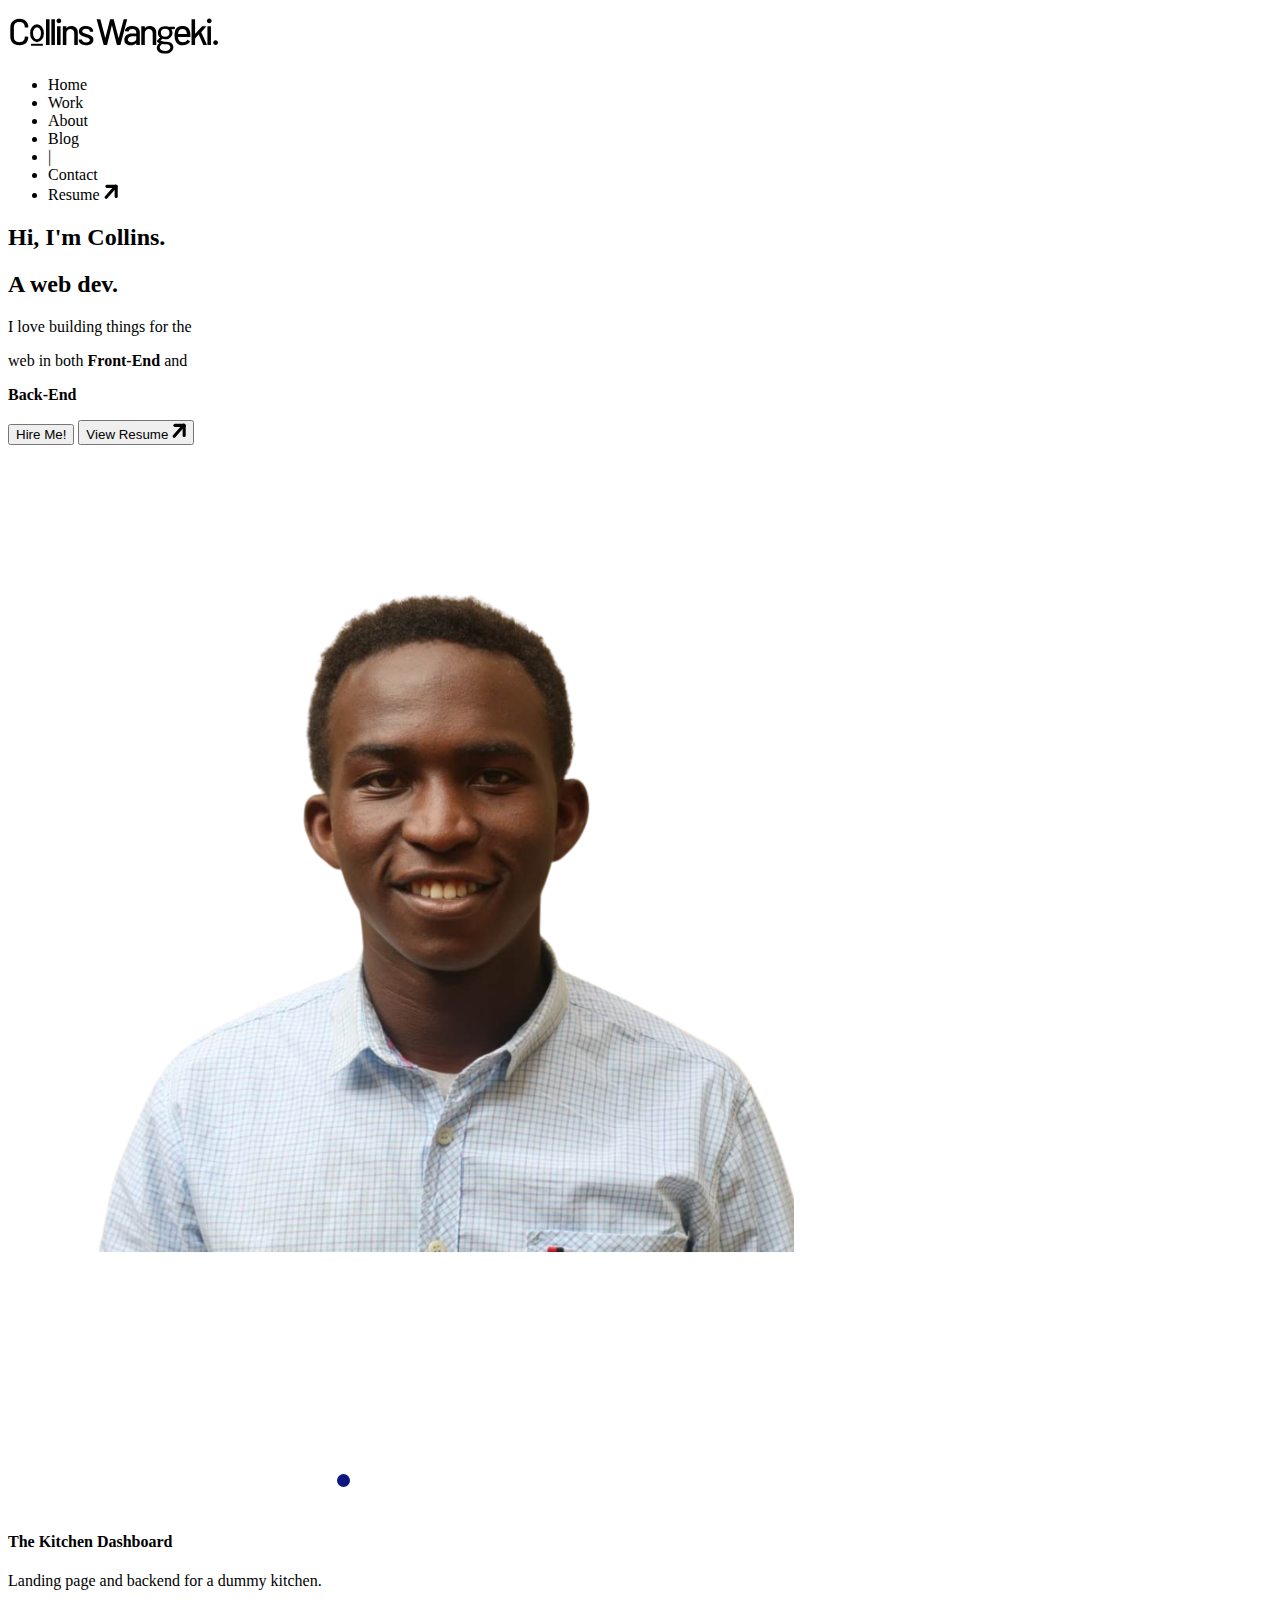
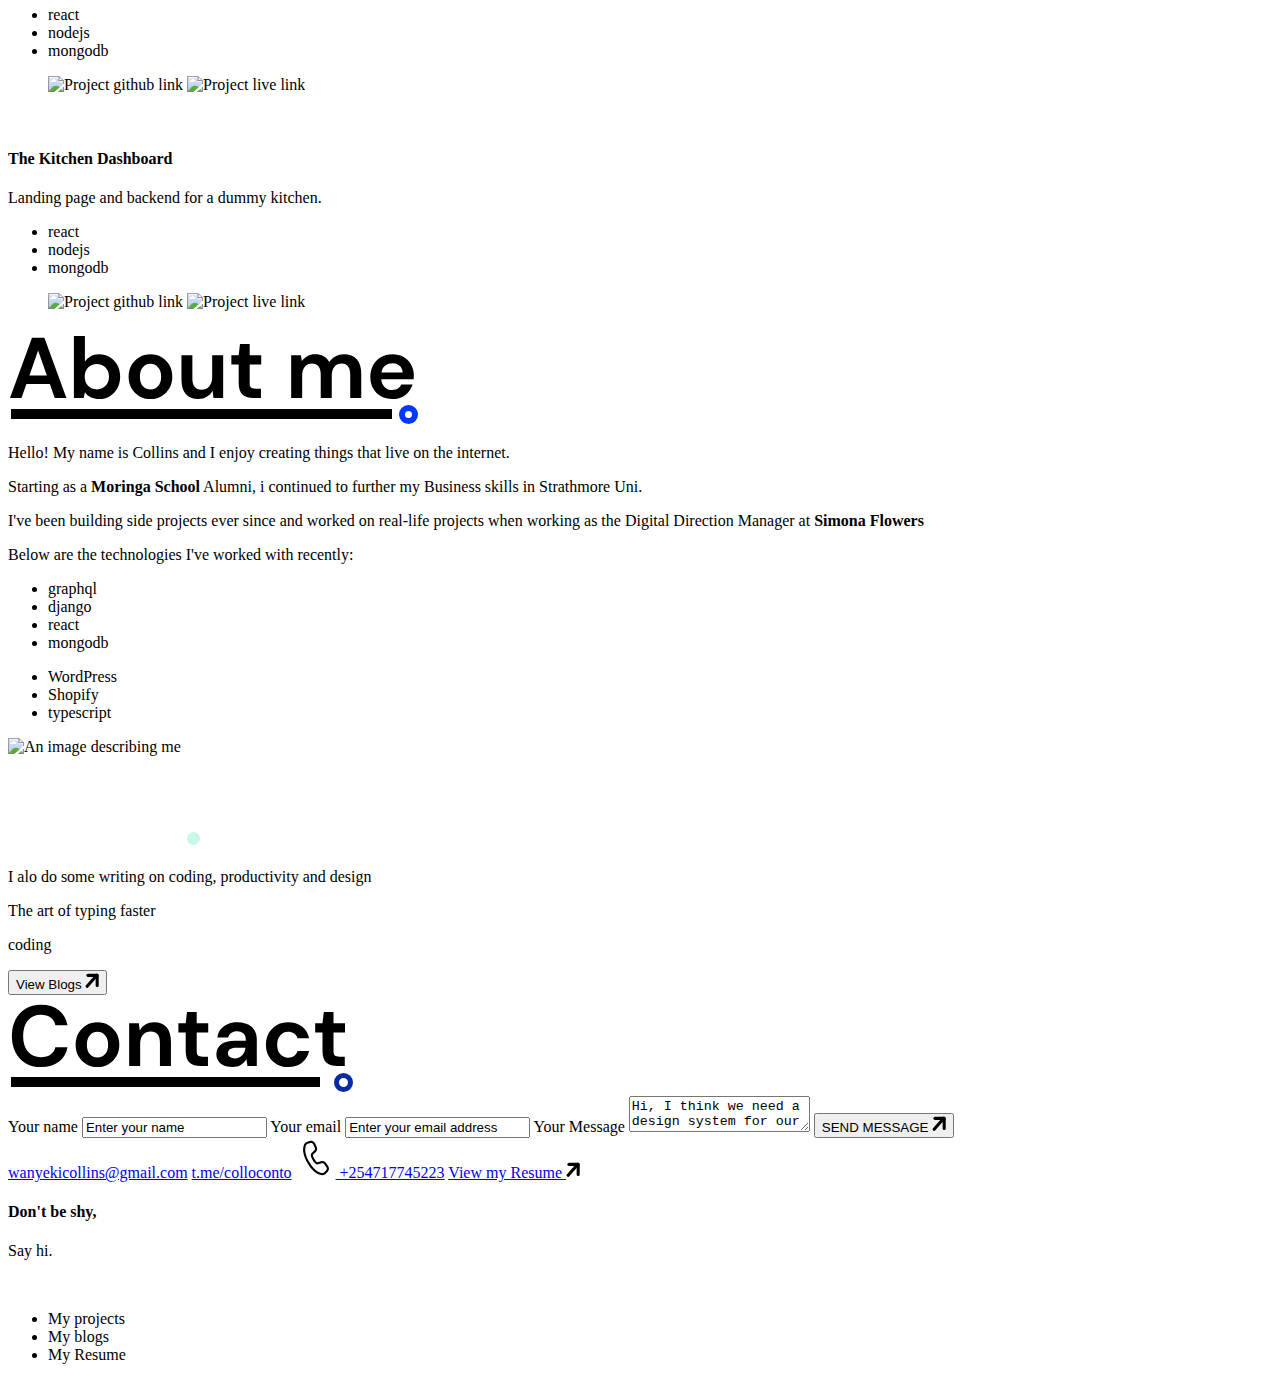
==== index.html @ 78da462f "HTML code structure" ====
<!DOCTYPE html>
<html lang="en">
<head>
    <meta charset="UTF-8">
    <meta http-equiv="X-UA-Compatible" content="IE=edge">
    <meta name="viewport" content="width=device-width, initial-scale=1.0">
    <link rel="stylesheet" href="css/styles.css">
    <title>Home | Portfolio</title>
</head>
<body>
    <nav>
        <div class="logo">
            <img src="images/conto-name-logo.svg" alt="">
        </div>
        <ul>
            <li>Home</li>
            <li>Work</li>
            <li>About</li>
            <li>Blog</li>
            <li>|</li>
            <li id="contact-nav-btn">Contact</li>
            <li id="resume-nav-btn">Resume <img src="images/diagonal-arrow.svg" alt=""> </li>
        </ul>
    </nav>

    <header class="home-page-header">
        <div class="left">
            <div class="top">
                <h2>Hi, I'm Collins.</h2>
                <h2>A web dev.</h2>
            </div>
            <div class="bottom">
                <div class="text">
                    <p>I love building things for the</p>
                    <p>web in both <strong>Front-End</strong> and</p>
                    <p><strong>Back-End</strong></p>
                </div>
                <div class="buttons">
                    <button id="hire-me-btn">Hire Me!</button>
                    <button id="hire-me-btn">View Resume <img src="images/diagonal-arrow.svg" alt=""> </button>
                </div>
            </div>
        </div>

        <div class="right">
            <img src="images/collins-header-image.svg" alt="">
        </div>
    </header>

    <section class="projects">
        <img src="images/projects-section-name.svg" alt="">
        <div class="project-area">
            <div class="project-left">
                <img src="" alt="">
                <div class="project-text">
                    <h4 class="project-name">The Kitchen Dashboard</h4>
                    <p class="project-short-description">Landing page and backend for a dummy kitchen.</p>
                    <ul class="project-code-stack">
                        <li>react</li>
                        <li>nodejs</li>
                        <li>mongodb</li>
                    </ul>
                    <ul class="project-links">
                        <img src="" alt="Project github link">
                        <img src="" alt="Project live link">
                    </ul>
                </div>
            </div>

            <div class="project-right">
                <img src="" alt="">
                <div class="project-text">
                    <h4 class="project-name">The Kitchen Dashboard</h4>
                    <p class="project-short-description">Landing page and backend for a dummy kitchen.</p>
                    <ul class="project-code-stack">
                        <li>react</li>
                        <li>nodejs</li>
                        <li>mongodb</li>
                    </ul>
                    <ul class="project-links">
                        <img src="" alt="Project github link">
                        <img src="" alt="Project live link">
                    </ul>
                </div>
            </div>
        </div>
    </section>

    <section class="about-me">
        <img src="images/about-me-section-name.svg" alt="">

        <div class="about-area">
            <div class="left">
                <p class="about-me-text">Hello! My name is Collins and I enjoy creating things that live on the internet.</p>
                <p class="about-me-text">Starting as a <strong>Moringa School</strong> Alumni, i continued to further my Business skills in Strathmore Uni.</p>
                <p class="about-me-text">I've been building side projects ever since and worked on real-life projects when working as the Digital Direction Manager at <strong>Simona Flowers</strong> </p>
                <p class="about-me-text">Below are the technologies I've worked with recently: </p>
                <ul>
                    <li>graphql</li>
                    <li>django</li>
                    <li>react</li>
                    <li>mongodb</li>
                </ul>
                <ul>
                    <li>WordPress</li>
                    <li>Shopify</li>
                    <li>typescript</li>
                </ul>
            </div>
            <div class="right">
                <img src="" alt="An image describing me">
            </div>
        </div>
    </section>

    <section class="my-blogs">
        <img src="images/blogs-section-name.svg" alt="">

        <p id="blog-description">I alo do some writing on coding, productivity and design</p>

        <div class="blog-cards-area">
            <div class="card">
                <p class="card-title">The art of typing faster</p>
                <p class="card-category">coding</p>
            </div>
        </div>

        <button id="view-blogs-btn">View Blogs <img src="images/diagonal-arrow.svg" alt=""> </button>
    </section>

    <section class="contact">
        <img src="images/contact-section-name.svg" alt="">

        <div class="left">
            <form action="">
                <label for="name">Your name</label>
                <input type="text" value="Enter your name">

                <label for="name">Your email</label>
                <input type="text" value="Enter your email address">

                <label for="name">Your Message</label>
                <textarea type="text" value="Enter your name">Hi, I think we need a design system for our products at Company X. How soon can you hop on to discuss this?</textarea>
            
                <button id="send-message-button">SEND MESSAGE <img src="images/diagonal-arrow.svg" alt=""></button>
            </form>
        </div>

        <div class="right">
            <a href="mailto:wanyekicollins@gmail.com" id="email-link">wanyekicollins@gmail.com</a>
            <a href="t.me/colloconto" id="telegram-link">t.me/colloconto</a>
            <a href="tel:254717745223" id="phone-number-link"><img src="images/call-icon.svg" alt=""> +254717745223</a>
            <a href="https://portfolio.collinswanyeki.me/resume.pdf" id="resume-link">View my Resume <img src="images/diagonal-arrow.svg" alt=""></a>
        </div>
    </section>

    <footer>
        <div class="left">
            <h4 id="footer-head">Don't be shy,</h4>
            <div class="left-bottom">
                <p>Say hi.</p>
                <img src="images/linkedin.svg" alt="">
                <img src="images/instagram.svg" alt="">
                <img src="images/github.svg" alt="">
            </div>
        </div>

        <div class="right">
            <ul>
                <li>My projects</li>
                <li>My blogs</li>
                <li>My Resume</li>
            </ul>
        </div>
    </footer>
</body>
</html>
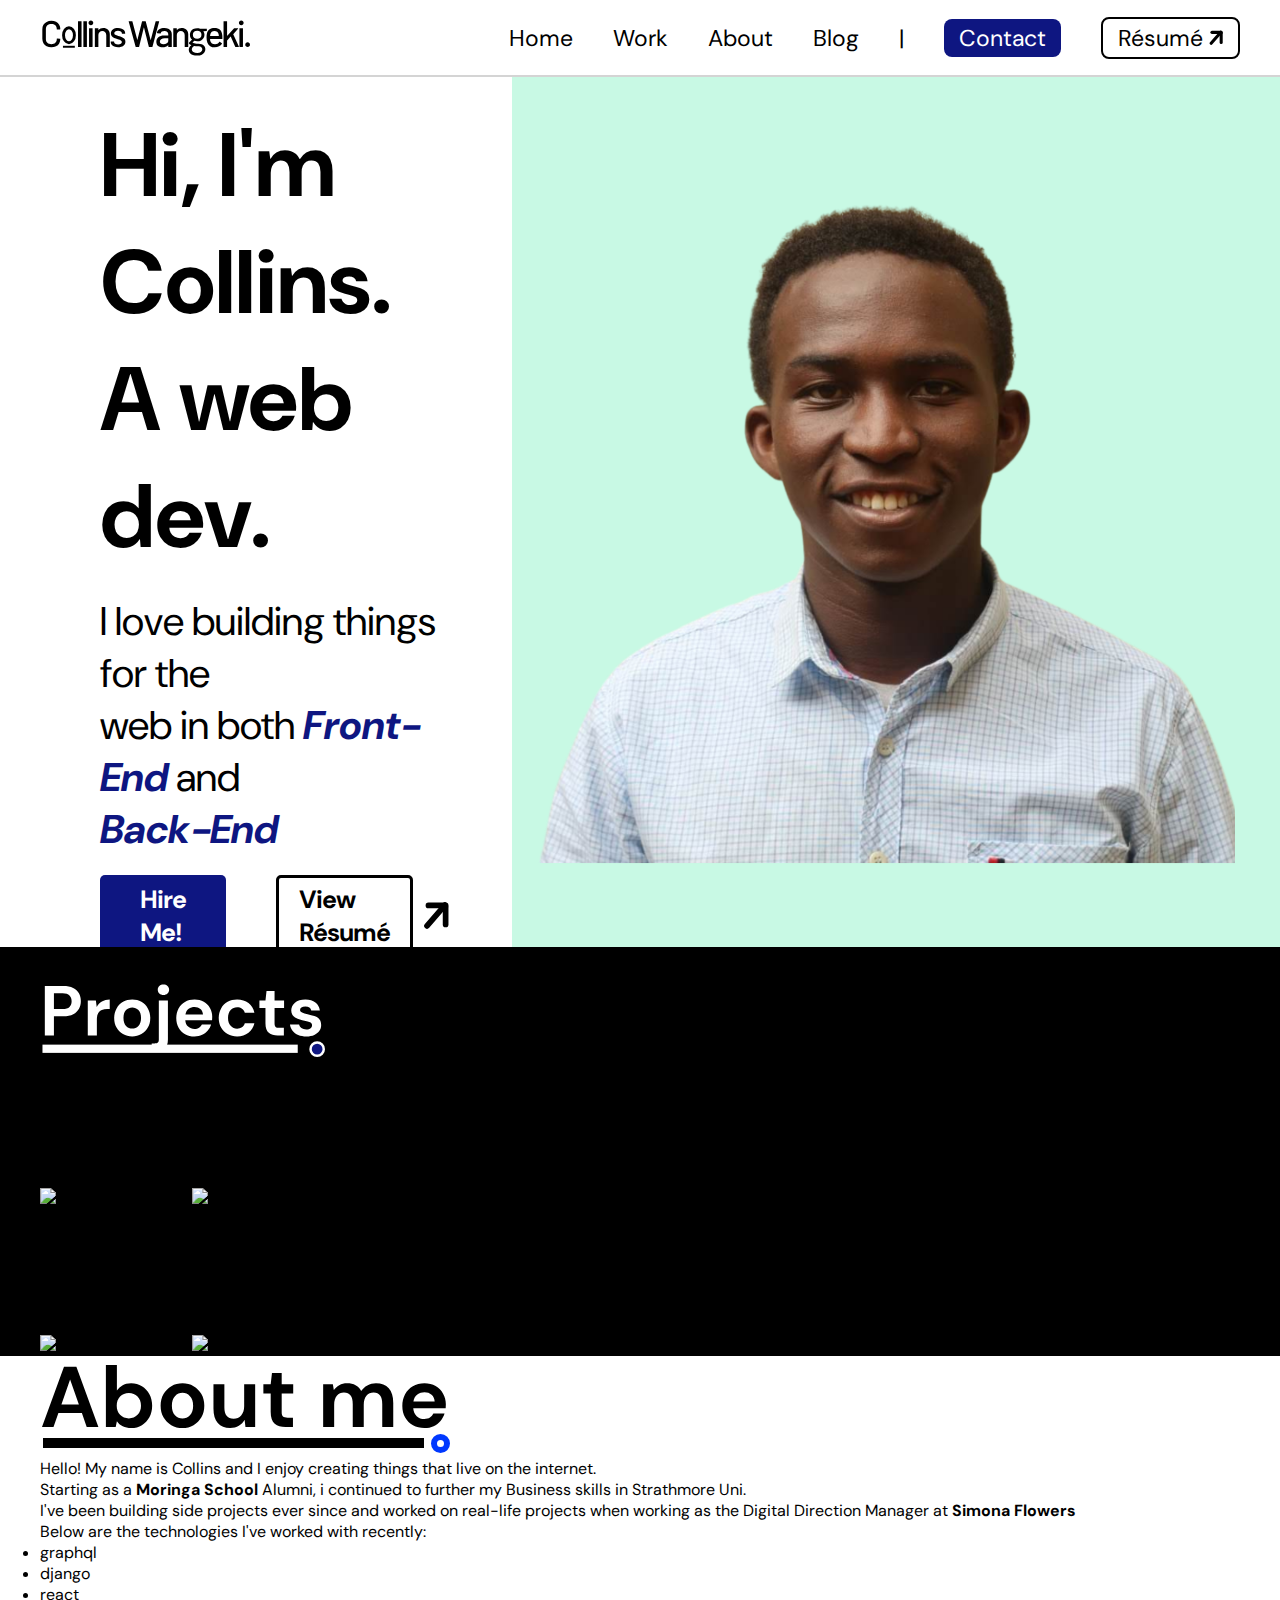
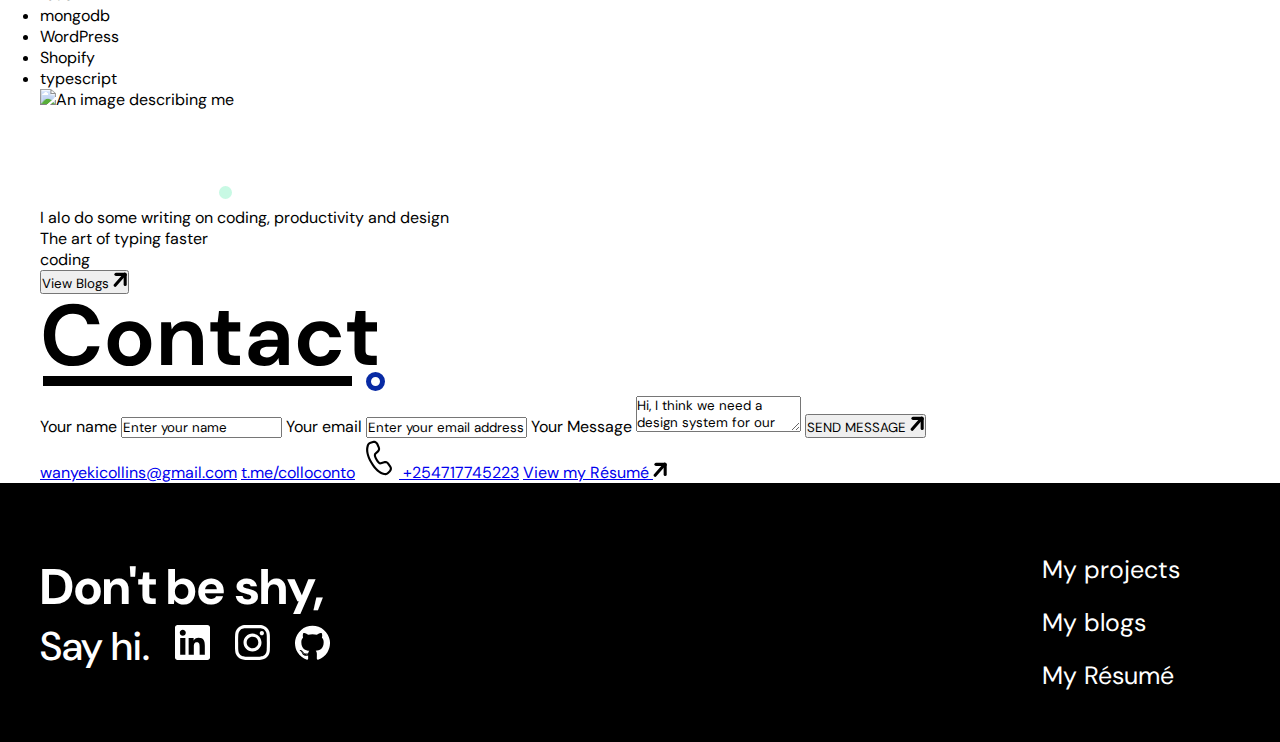
==== commit 4f31f4dd: "Style nav and header plus container" ====
--- a/index.html
+++ b/index.html
@@ -4,24 +4,26 @@
     <meta charset="UTF-8">
     <meta http-equiv="X-UA-Compatible" content="IE=edge">
     <meta name="viewport" content="width=device-width, initial-scale=1.0">
-    <link rel="stylesheet" href="css/styles.css">
+    <link rel="stylesheet" href="assets/css/home.css">
+    <link rel="stylesheet" href="assets/css/reusable.css">
     <title>Home | Portfolio</title>
 </head>
 <body>
     <nav>
         <div class="logo">
-            <img src="images/conto-name-logo.svg" alt="">
+            <img src="assets/images/conto-name-logo.svg" alt="">
         </div>
         <ul>
-            <li>Home</li>
-            <li>Work</li>
-            <li>About</li>
-            <li>Blog</li>
+            <li class="nav-underline-animation"> <a href="">Home</a></li>
+            <li class="nav-underline-animation"> <a href="">Work</a></li>
+            <li class="nav-underline-animation"> <a href="">About</a></li>
+            <li class="nav-underline-animation"> <a href="">Blog</a></li>
             <li>|</li>
             <li id="contact-nav-btn">Contact</li>
-            <li id="resume-nav-btn">Resume <img src="images/diagonal-arrow.svg" alt=""> </li>
+            <li id="resume-nav-btn">Résumé <img src="assets/images/diagonal-arrow.svg" alt=""> </li>
         </ul>
     </nav>
+    <hr id="below-nav">
 
     <header class="home-page-header">
         <div class="left">
@@ -36,19 +38,21 @@
                     <p><strong>Back-End</strong></p>
                 </div>
                 <div class="buttons">
-                    <button id="hire-me-btn">Hire Me!</button>
-                    <button id="hire-me-btn">View Resume <img src="images/diagonal-arrow.svg" alt=""> </button>
+                    <a href="" id="hire-me-btn">Hire Me!</a>
+                    <a href="" id="view-resume-btn">View Résumé</a>
+                    <img src="assets/images/diagonal-arrow.svg" alt="">
                 </div>
             </div>
         </div>
-
+        
         <div class="right">
-            <img src="images/collins-header-image.svg" alt="">
+            <img src="assets/images/collins-header-image.svg" alt="">
         </div>
     </header>
 
     <section class="projects">
-        <img src="images/projects-section-name.svg" alt="">
+        <div class="container">
+        <img src="assets/images/projects-section-name.svg" alt="" id="page-name">
         <div class="project-area">
             <div class="project-left">
                 <img src="" alt="">
@@ -84,10 +88,12 @@
                 </div>
             </div>
         </div>
+    </div>
     </section>
 
     <section class="about-me">
-        <img src="images/about-me-section-name.svg" alt="">
+        <div class="container">
+        <img src="assets/images/about-me-section-name.svg" alt="">
 
         <div class="about-area">
             <div class="left">
@@ -111,10 +117,12 @@
                 <img src="" alt="An image describing me">
             </div>
         </div>
+    </div>
     </section>
 
     <section class="my-blogs">
-        <img src="images/blogs-section-name.svg" alt="">
+        <div class="container">
+        <img src="assets/images/blogs-section-name.svg" alt="">
 
         <p id="blog-description">I alo do some writing on coding, productivity and design</p>
 
@@ -125,11 +133,13 @@
             </div>
         </div>
 
-        <button id="view-blogs-btn">View Blogs <img src="images/diagonal-arrow.svg" alt=""> </button>
+        <button id="view-blogs-btn">View Blogs <img src="assets/images/diagonal-arrow.svg" alt=""> </button>
+    </div>
     </section>
 
     <section class="contact">
-        <img src="images/contact-section-name.svg" alt="">
+        <div class="container">
+        <img src="assets/images/contact-section-name.svg" alt="">
 
         <div class="left">
             <form action="">
@@ -142,16 +152,17 @@
                 <label for="name">Your Message</label>
                 <textarea type="text" value="Enter your name">Hi, I think we need a design system for our products at Company X. How soon can you hop on to discuss this?</textarea>
             
-                <button id="send-message-button">SEND MESSAGE <img src="images/diagonal-arrow.svg" alt=""></button>
+                <button id="send-message-button">SEND MESSAGE <img src="assets/images/diagonal-arrow.svg" alt=""></button>
             </form>
         </div>
 
         <div class="right">
             <a href="mailto:wanyekicollins@gmail.com" id="email-link">wanyekicollins@gmail.com</a>
             <a href="t.me/colloconto" id="telegram-link">t.me/colloconto</a>
-            <a href="tel:254717745223" id="phone-number-link"><img src="images/call-icon.svg" alt=""> +254717745223</a>
-            <a href="https://portfolio.collinswanyeki.me/resume.pdf" id="resume-link">View my Resume <img src="images/diagonal-arrow.svg" alt=""></a>
+            <a href="tel:254717745223" id="phone-number-link"><img src="assets/images/call-icon.svg" alt=""> +254717745223</a>
+            <a href="https://portfolio.collinswanyeki.me/resume.pdf" id="resume-link">View my Résumé <img src="assets/images/diagonal-arrow.svg" alt=""></a>
         </div>
+    </div>
     </section>
 
     <footer>
@@ -159,17 +170,17 @@
             <h4 id="footer-head">Don't be shy,</h4>
             <div class="left-bottom">
                 <p>Say hi.</p>
-                <img src="images/linkedin.svg" alt="">
-                <img src="images/instagram.svg" alt="">
-                <img src="images/github.svg" alt="">
+                <a href="https://instagram.com/collo_conto" target="_blank"><img src="assets/images/linkedin.svg" alt=""></a>
+                <a href="https://instagram.com/collo.conto" target="_blank"><img src="assets/images/instagram.svg" alt=""></a>
+                <a href="https://instagram.com/collo.conto" target="_blank"><img src="assets/images/github.svg" alt=""></a>
             </div>
         </div>
 
         <div class="right">
             <ul>
-                <li>My projects</li>
-                <li>My blogs</li>
-                <li>My Resume</li>
+                <li><a href="" class="hover-underline-animation">My projects</a></li>
+                <li><a href="" class="hover-underline-animation">My blogs</a></li>
+                <li><a href="" class="hover-underline-animation">My Résumé</a></li>
             </ul>
         </div>
     </footer>
--- a/assets/css/home.css
+++ b/assets/css/home.css
@@ -0,0 +1,83 @@
+.home-page-header{
+    background: linear-gradient(-90deg, #C8F9E4 60%, rgba(0, 0, 0, 0) 60%);
+    display: flex;
+    align-items: center;
+    justify-content: space-evenly;
+    padding-top: 30px;
+}
+
+.home-page-header .left{
+    margin-left: 100px;
+}
+
+.home-page-header .left .top h2{
+    font-size: 90px;
+    font-weight: bold 700;
+}
+
+.home-page-header .left .bottom .text{
+    font-size: 40px;
+    padding-top: 20px;
+}
+
+.home-page-header .left .bottom .text strong{
+    font-style: italic;
+    color: #0E1681;
+}
+
+.home-page-header .left .bottom .buttons{
+    font-size: 25px;
+    padding-top: 20px;
+    font-weight: 700;
+    display: flex;
+    align-items: center;
+}
+
+.home-page-header .left .bottom .buttons a{
+    text-decoration: none;
+    letter-spacing: -1px;
+}
+
+.home-page-header .left .bottom .buttons #hire-me-btn{
+    background-color: #0E1681;
+    color: white;
+    padding: 8px 40px 8px 40px;
+    border-radius: 5px;
+}
+
+.home-page-header .left .bottom .buttons #view-resume-btn{
+    color: #000000;
+    padding: 5px 20px 5px 20px;
+    border: 3px solid #000000;
+    border-radius: 5px;
+    margin-left: 50px;
+}
+
+.home-page-header .left .bottom .buttons img{
+    height: 30px;
+    margin-left: 10px;
+}
+
+.home-page-header .right img{
+    margin-right: 100px;
+    z-index: -100;
+}
+
+.projects{
+    background-color: #000000;
+    margin-top: -10px;
+    z-index: 100;
+}
+
+.projects #page-name{
+    margin-top: 30px;
+    height: 80px;
+}
+
+.projects 
+
+.about-me{}
+
+.my-blogs{}
+
+.contacts{}--- a/assets/css/reusable.css
+++ b/assets/css/reusable.css
@@ -0,0 +1,154 @@
+@import url('https://fonts.googleapis.com/css2?family=Barlow:ital,wght@0,100;0,200;0,300;0,400;0,500;0,600;0,700;0,800;0,900;1,100;1,200;1,300;1,400;1,500;1,600;1,700;1,800;1,900&family=DM+Sans:ital,wght@0,400;0,500;0,700;1,400;1,500;1,700&family=Inter:wght@100;200;300;400;500;600;700;800;900&display=swap');
+
+*{
+    margin: 0;
+    padding: 0;
+    font-family: 'DM Sans', sans-serif;
+}
+
+body{
+    /* max-width: 2000px; */
+    display: flex;
+    flex-direction: column;
+    /* align-items: center; */
+}
+
+.container{
+    margin-left: 40px;
+    margin-right: 40px;
+}
+
+nav{
+    margin: 10px 40px 0 40px;
+    display: flex;
+    justify-content: space-between;
+    align-items: center;
+    font-size: 23px;
+    font-family: 'DM Sans', sans-serif;
+}
+
+#below-nav{
+    border: .01px solid #D4D4D4;
+    margin-top: 10px;
+}
+
+nav ul{
+    display: flex;
+    justify-content: center;
+    align-items: center;
+    list-style: none;
+}
+
+nav ul li{
+    margin-left: 40px;
+}
+
+nav ul li a{
+    text-decoration: none;
+    color: black;
+}
+
+.nav-underline-animation {
+    display: inline-block;
+    position: relative;
+    color: #0E1681;
+}
+
+.nav-underline-animation::after {
+content: '';
+position: absolute;
+width: 100%;
+transform: scaleX(0);
+height: 2px;
+bottom: 0;
+left: 0;
+background-color: #0E1681;
+transform-origin: bottom right;
+transition: transform 0.25s ease-out;
+}
+
+.nav-underline-animation:hover::after {
+transform: scaleX(1);
+transform-origin: bottom left;
+}
+
+nav #contact-nav-btn{
+    background-color: #0E1681;
+    color: #FFFFFF;
+    padding: 4px 15px 4px 15px;
+    border-radius: 8px;
+}
+
+nav #resume-nav-btn{
+    padding: 4px 15px 4px 15px;
+    border: 2px solid #000000;
+    border-radius: 8px;
+}
+
+footer{
+    background-color: #000000;
+    color: #FFFFFF;
+    padding: 50px 100px 50px 40px;
+    display: flex;
+    justify-content: space-between;
+    align-items: center;
+}
+
+footer .left #footer-head{
+    font-size: 50px;
+}
+
+footer .left .left-bottom{
+    display: flex;
+    align-items: center;
+    font-size: 40px;
+    font-weight: 500;
+}
+
+footer img{
+    padding-left: 25px;
+    height: 35px;
+}
+
+footer .right ul{
+    list-style: none;    
+    font-size: 25px;
+}
+
+footer .right ul a{
+    text-decoration: none;
+    color: #FFFFFF;
+}
+
+footer .right ul a:hover{
+    color: #C8F9E4;
+    text-decoration: underline;
+}
+
+.hover-underline-animation {
+    display: inline-block;
+    position: relative;
+    color: #C8F9E4;
+}
+
+.hover-underline-animation::after {
+content: '';
+position: absolute;
+width: 100%;
+transform: scaleX(0);
+height: 2px;
+bottom: 0;
+left: 0;
+background-color: #C8F9E4;
+transform-origin: bottom right;
+transition: transform 0.25s ease-out;
+}
+
+.hover-underline-animation:hover::after {
+transform: scaleX(1);
+transform-origin: bottom left;
+}
+
+footer .right ul li{
+    padding-top: 20px;
+}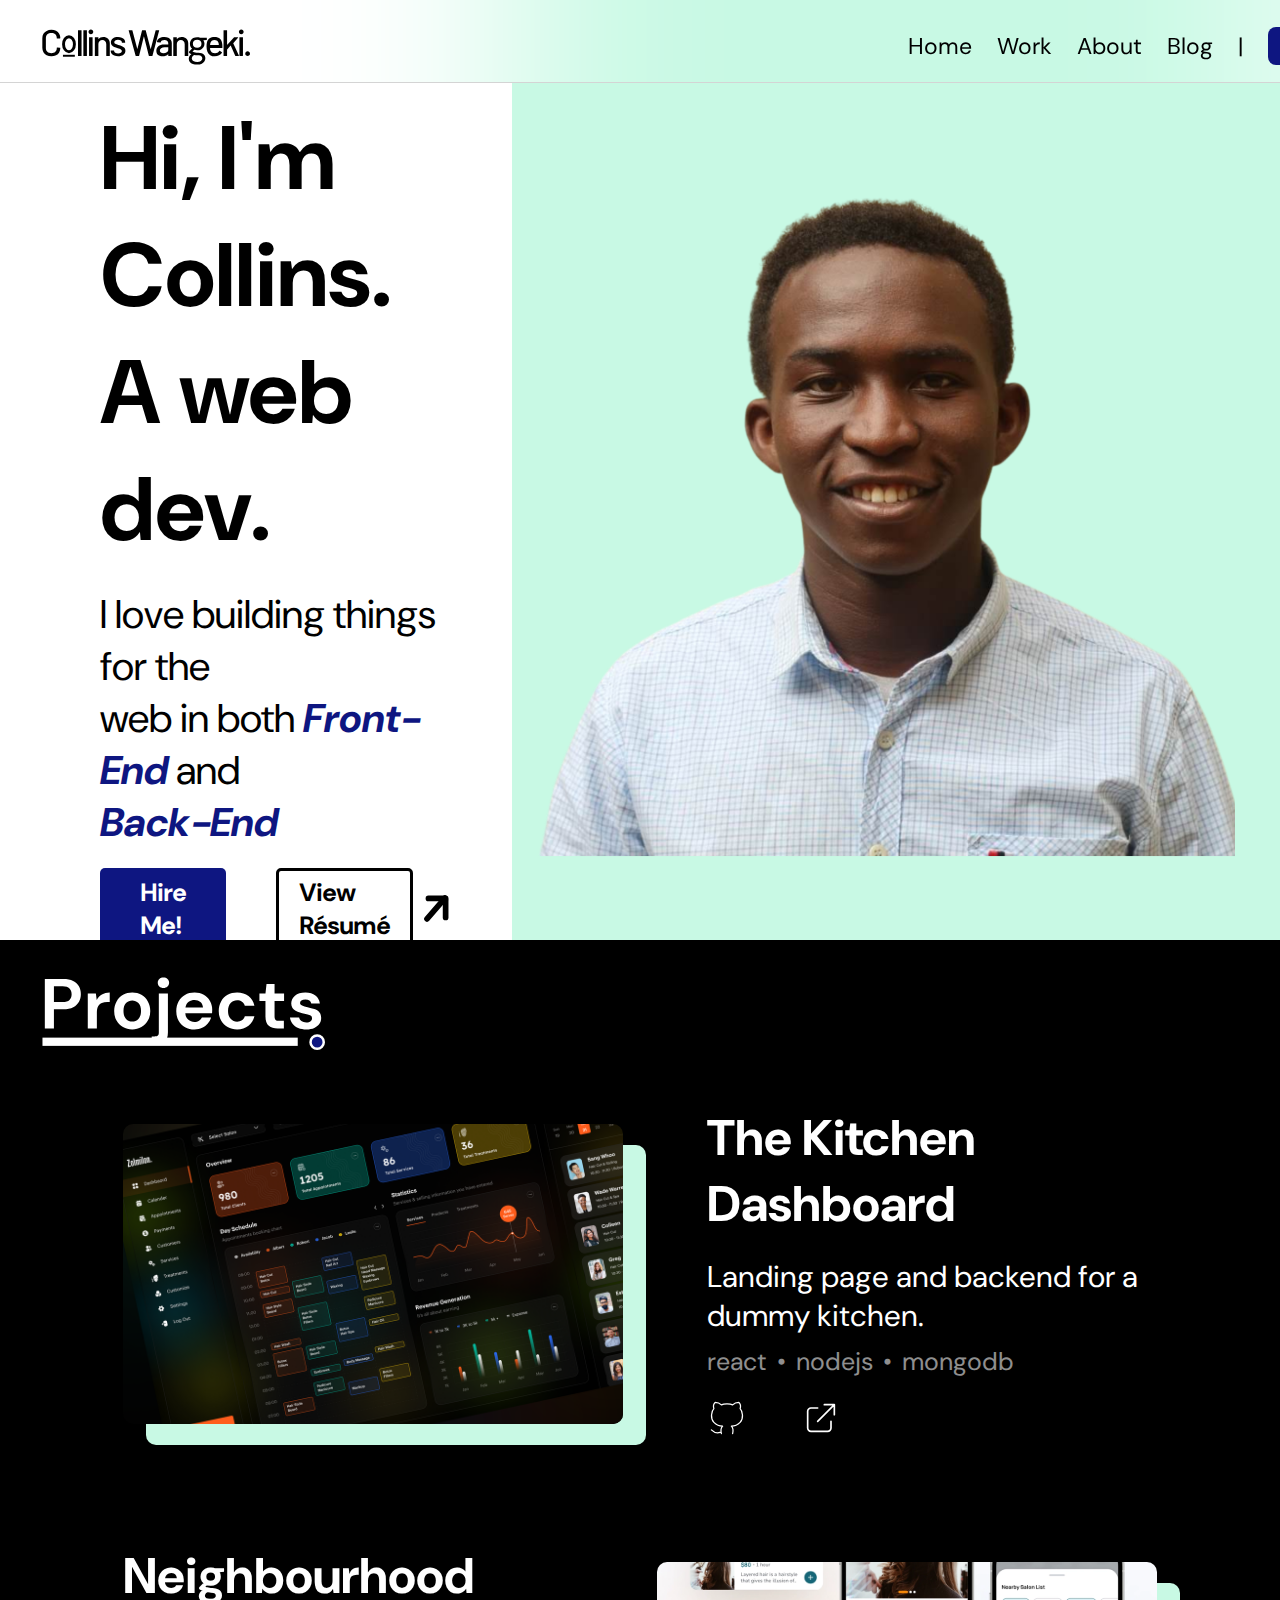
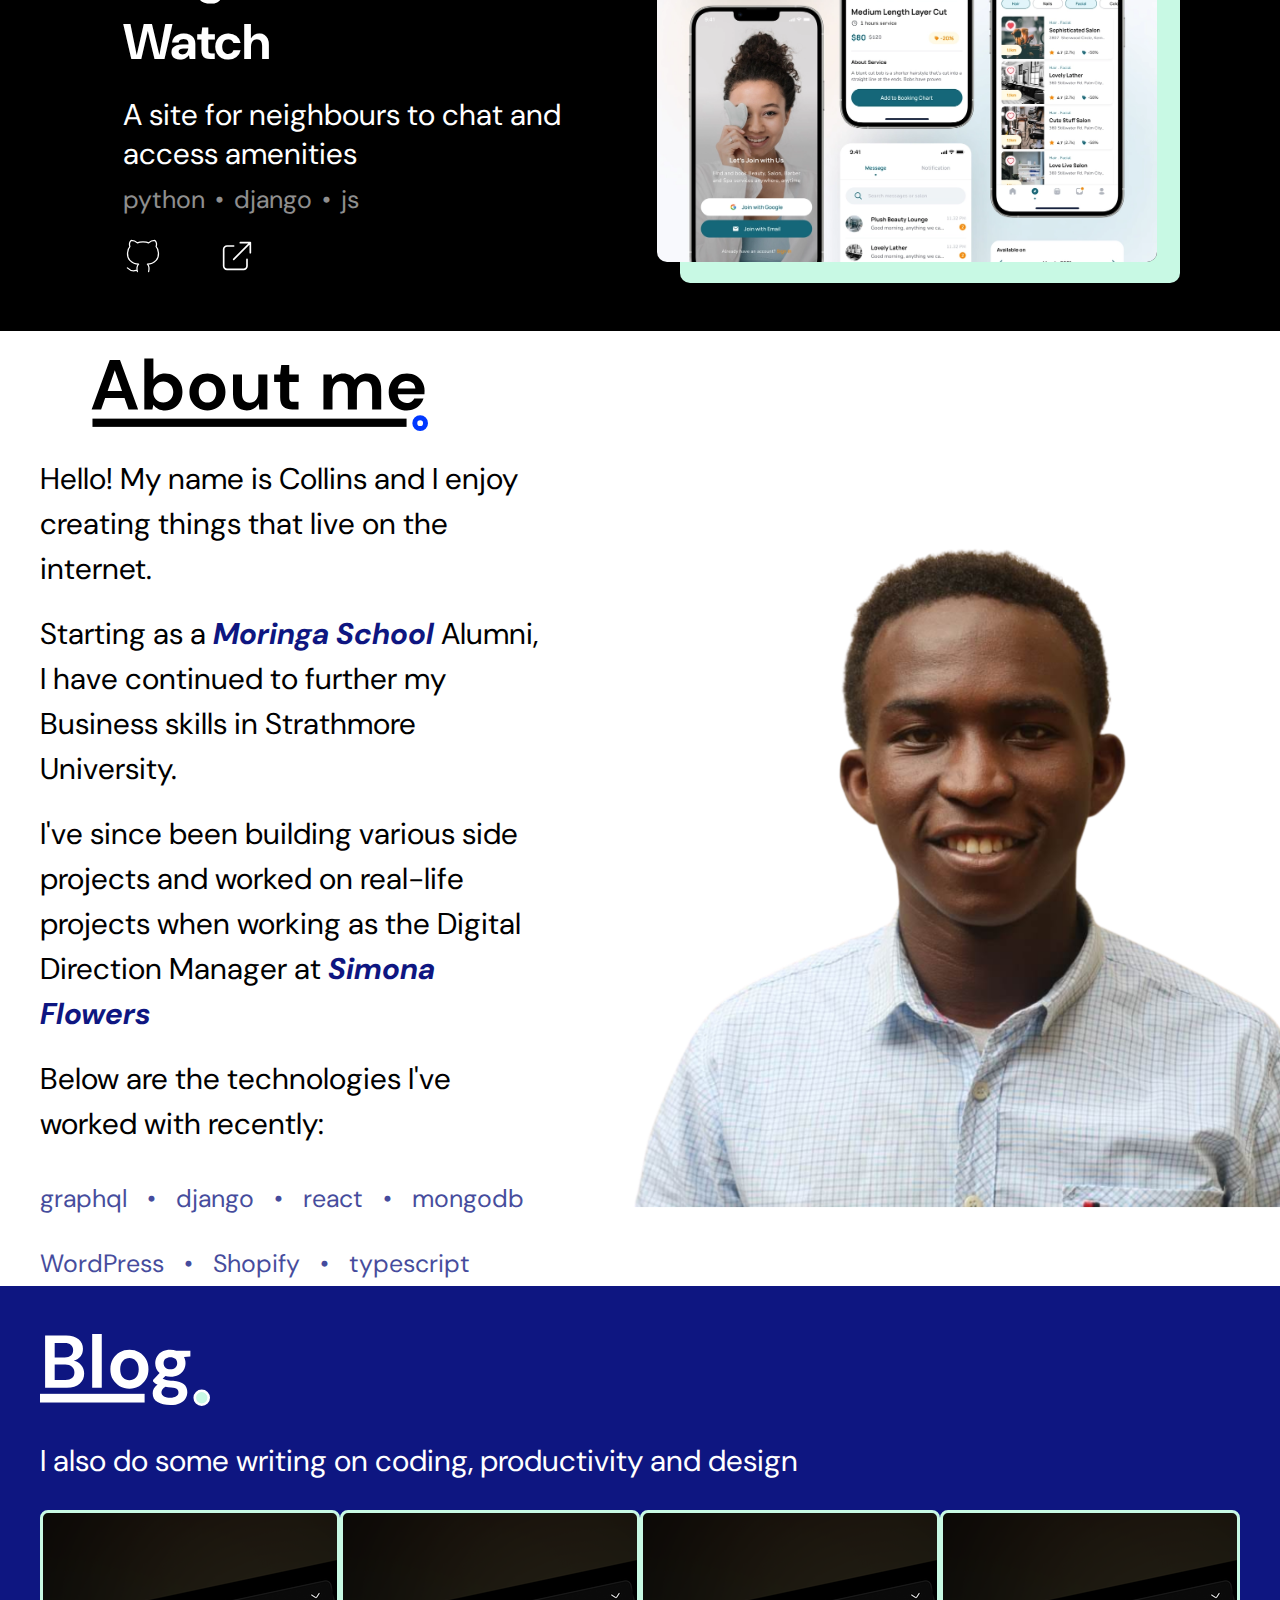
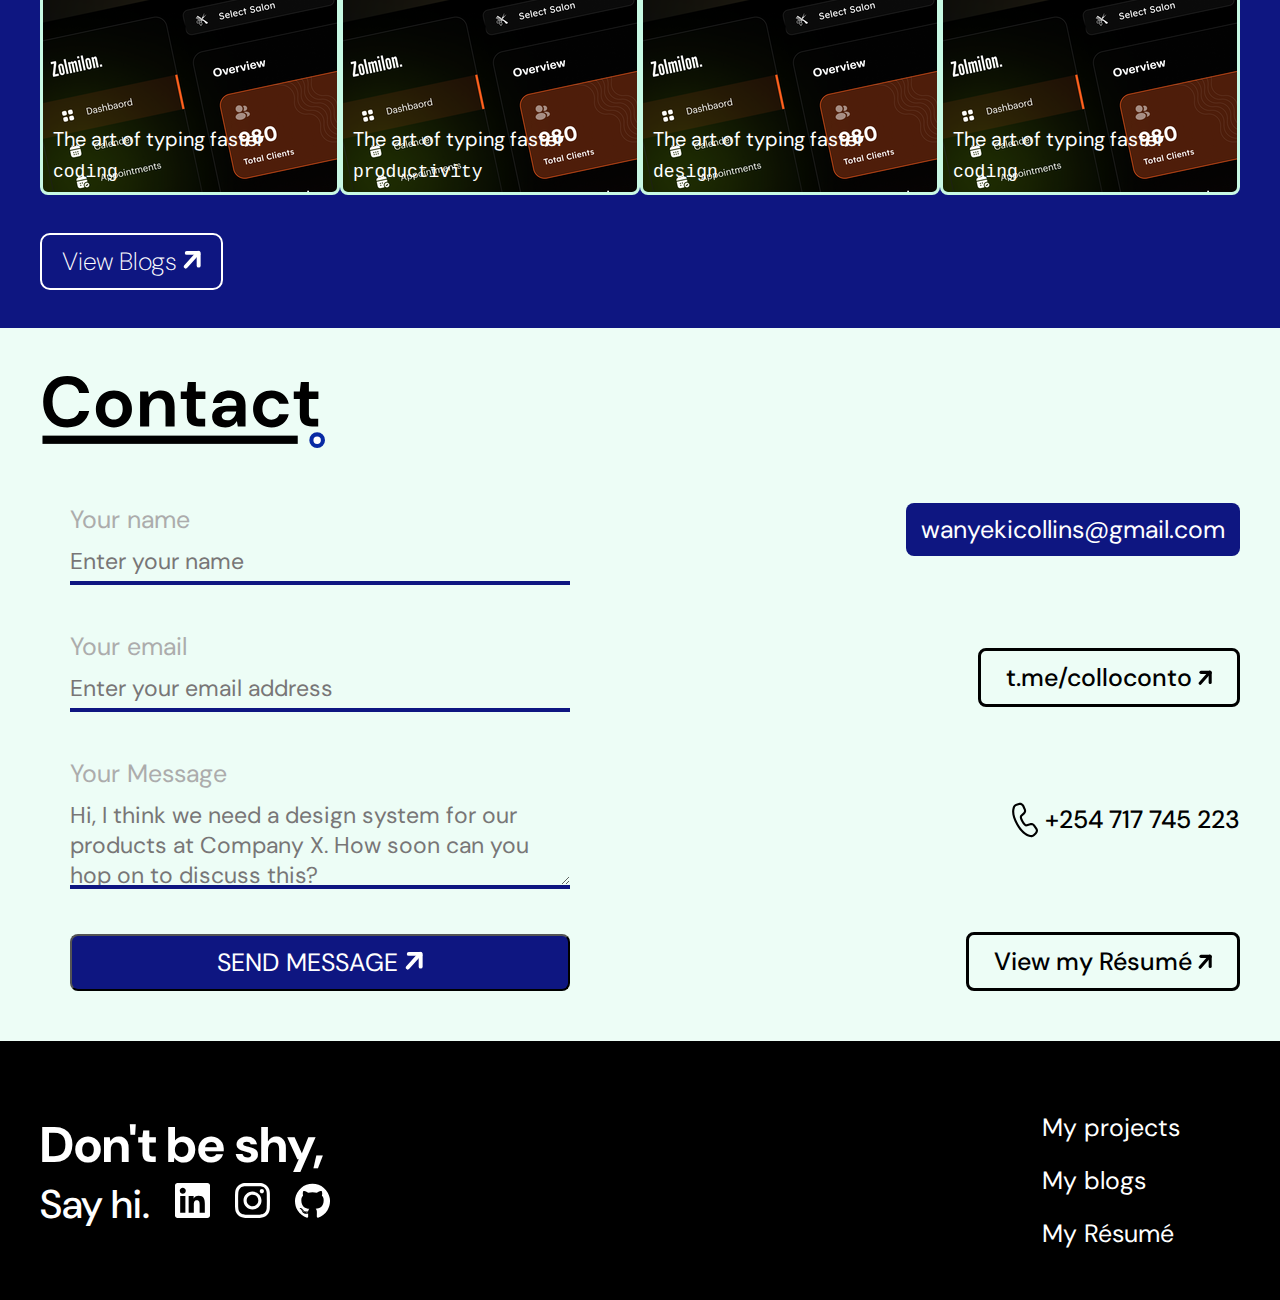
==== commit bd2f84dd: "Done with desktop landing page" ====
--- a/index.html
+++ b/index.html
@@ -23,7 +23,6 @@
             <li id="resume-nav-btn">Résumé <img src="assets/images/diagonal-arrow.svg" alt=""> </li>
         </ul>
     </nav>
-    <hr id="below-nav">
 
     <header class="home-page-header">
         <div class="left">
@@ -55,37 +54,42 @@
         <img src="assets/images/projects-section-name.svg" alt="" id="page-name">
         <div class="project-area">
             <div class="project-left">
-                <img src="" alt="">
+                <img src="assets/images/kitchen-dashboard-project-image.png" alt="" class="project-image">
                 <div class="project-text">
                     <h4 class="project-name">The Kitchen Dashboard</h4>
                     <p class="project-short-description">Landing page and backend for a dummy kitchen.</p>
                     <ul class="project-code-stack">
                         <li>react</li>
+                        <li>•</li>
                         <li>nodejs</li>
+                        <li>•</li>
                         <li>mongodb</li>
                     </ul>
                     <ul class="project-links">
-                        <img src="" alt="Project github link">
-                        <img src="" alt="Project live link">
+                        <a href="https://github.com/CollinsMuiruri/anitas-kitchen"><img src="assets/images/github-link-icon.svg" alt="Project github link"></a>
+                        <a href="https://collinsmuiruri.github.io/anitas-kitchen"><img src="assets/images/live-link-icon.svg" alt="Project live link"></a>
                     </ul>
                 </div>
             </div>
 
             <div class="project-right">
-                <img src="" alt="">
                 <div class="project-text">
-                    <h4 class="project-name">The Kitchen Dashboard</h4>
-                    <p class="project-short-description">Landing page and backend for a dummy kitchen.</p>
+                    <h4 class="project-name">Neighbourhood Watch</h4>
+                    <p class="project-short-description">A site for neighbours to chat and access amenities</p>
                     <ul class="project-code-stack">
-                        <li>react</li>
-                        <li>nodejs</li>
-                        <li>mongodb</li>
+                        <li>python</li>
+                        <li>•</li>
+                        <li>django</li>
+                        <li>•</li>
+                        <li>js</li>
                     </ul>
                     <ul class="project-links">
-                        <img src="" alt="Project github link">
-                        <img src="" alt="Project live link">
-                    </ul>
-                </div>
+                        <a href="https://github.com/CollinsMuiruri/hood-watch"><img src="assets/images/github-link-icon.svg" alt="Project github link"></a>
+                        <a href="https://collinsmuiruri.github.io/hood-watch"><img src="assets/images/live-link-icon.svg" alt="Project live link"></a>
+                    </ul>
+                </div>
+                <img src="assets/images/hood-watch-project-image.webp" alt="" class="project-image">
+
             </div>
         </div>
     </div>
@@ -93,28 +97,33 @@
 
     <section class="about-me">
         <div class="container">
-        <img src="assets/images/about-me-section-name.svg" alt="">
+        <img src="assets/images/about-me-section-name.svg" alt="" id="page-name">
 
         <div class="about-area">
             <div class="left">
                 <p class="about-me-text">Hello! My name is Collins and I enjoy creating things that live on the internet.</p>
-                <p class="about-me-text">Starting as a <strong>Moringa School</strong> Alumni, i continued to further my Business skills in Strathmore Uni.</p>
-                <p class="about-me-text">I've been building side projects ever since and worked on real-life projects when working as the Digital Direction Manager at <strong>Simona Flowers</strong> </p>
+                <p class="about-me-text">Starting as a <strong>Moringa School</strong> Alumni, I have continued to further my Business skills in Strathmore University.</p>
+                <p class="about-me-text">I've since been building various side projects and worked on real-life projects when working as the Digital Direction Manager at <strong>Simona Flowers</strong> </p>
                 <p class="about-me-text">Below are the technologies I've worked with recently: </p>
                 <ul>
                     <li>graphql</li>
+                    <li>•</li>
                     <li>django</li>
+                    <li>•</li>
                     <li>react</li>
+                    <li>•</li>
                     <li>mongodb</li>
                 </ul>
                 <ul>
                     <li>WordPress</li>
+                    <li>•</li>
                     <li>Shopify</li>
+                    <li>•</li>
                     <li>typescript</li>
                 </ul>
             </div>
             <div class="right">
-                <img src="" alt="An image describing me">
+                <img src="assets/images/collins-header-image.svg" alt="An image describing me">
             </div>
         </div>
     </div>
@@ -122,25 +131,42 @@
 
     <section class="my-blogs">
         <div class="container">
-        <img src="assets/images/blogs-section-name.svg" alt="">
-
-        <p id="blog-description">I alo do some writing on coding, productivity and design</p>
+        <img src="assets/images/blogs-section-name.svg" alt="" id="page-name">
+
+        <p id="blog-description">I also do some writing on coding, productivity and design</p>
 
         <div class="blog-cards-area">
             <div class="card">
                 <p class="card-title">The art of typing faster</p>
                 <p class="card-category">coding</p>
             </div>
-        </div>
-
-        <button id="view-blogs-btn">View Blogs <img src="assets/images/diagonal-arrow.svg" alt=""> </button>
+
+            <div class="card">
+                <p class="card-title">The art of typing faster</p>
+                <p class="card-category">productivity</p>
+            </div>
+
+            <div class="card">
+                <p class="card-title">The art of typing faster</p>
+                <p class="card-category">design</p>
+            </div>
+
+            <div class="card">
+                <p class="card-title">The art of typing faster</p>
+                <p class="card-category">coding</p>
+            </div>
+
+        </div>
+
+        <p><a href="/blogs/all-blogs.html" id="view-blogs-btn">View Blogs <img src="assets/images/diagonal-arrow-white.svg" alt=""> </a></p>
     </div>
     </section>
 
     <section class="contact">
         <div class="container">
-        <img src="assets/images/contact-section-name.svg" alt="">
-
+        <img src="assets/images/contact-section-name.svg" alt="" id="page-name">
+
+        <div class="contact-area">
         <div class="left">
             <form action="">
                 <label for="name">Your name</label>
@@ -152,17 +178,18 @@
                 <label for="name">Your Message</label>
                 <textarea type="text" value="Enter your name">Hi, I think we need a design system for our products at Company X. How soon can you hop on to discuss this?</textarea>
             
-                <button id="send-message-button">SEND MESSAGE <img src="assets/images/diagonal-arrow.svg" alt=""></button>
+                <button type="submit" id="send-message-button">SEND MESSAGE <img src="assets/images/diagonal-arrow-white.svg" alt=""  id="view-resume-svg"></button>
             </form>
         </div>
 
         <div class="right">
-            <a href="mailto:wanyekicollins@gmail.com" id="email-link">wanyekicollins@gmail.com</a>
-            <a href="t.me/colloconto" id="telegram-link">t.me/colloconto</a>
-            <a href="tel:254717745223" id="phone-number-link"><img src="assets/images/call-icon.svg" alt=""> +254717745223</a>
-            <a href="https://portfolio.collinswanyeki.me/resume.pdf" id="resume-link">View my Résumé <img src="assets/images/diagonal-arrow.svg" alt=""></a>
-        </div>
-    </div>
+            <a href="mailto:wanyekicollins@gmail.com" id="email-link" target="_blank">wanyekicollins@gmail.com</a>
+            <a href="t.me/colloconto" id="telegram-link" target="_blank">t.me/colloconto <img src="assets/images/diagonal-arrow.svg" alt=""></a>
+            <a href="tel:254717745223" id="phone-number-link" target="_blank"><img src="assets/images/call-icon.svg" alt=""> +254 717 745 223</a>
+            <a href="https://portfolio.collinswanyeki.me/resume.pdf" id="resume-link" target="_blank">View my Résumé <img src="assets/images/diagonal-arrow.svg" alt=""></a>
+        </div>
+    </div>
+</div>
     </section>
 
     <footer>
--- a/assets/css/home.css
+++ b/assets/css/home.css
@@ -3,7 +3,7 @@
     display: flex;
     align-items: center;
     justify-content: space-evenly;
-    padding-top: 30px;
+    padding-top: 100px;
 }
 
 .home-page-header .left{
@@ -65,8 +65,9 @@
 
 .projects{
     background-color: #000000;
+    color: #FFFFFF;
     margin-top: -10px;
-    z-index: 100;
+    z-index: 1;
 }
 
 .projects #page-name{
@@ -74,10 +75,286 @@
     height: 80px;
 }
 
-.projects 
-
-.about-me{}
-
-.my-blogs{}
-
-.contacts{}+.projects .project-image{
+    height: 300px;
+    width: 500px;
+    object-fit: cover;
+    border-radius: 10px;
+    box-shadow: 23px 21px 0px #C8F9E4;
+}
+
+.projects .project-left{
+    display: flex;
+    justify-content: space-evenly;
+    align-items: center;
+    margin-top: 50px;
+    margin-bottom: 50px;
+}
+
+.projects .project-name{
+    font-size: 50px;
+    max-width: 300px;
+}
+
+.projects .project-short-description{
+    font-size: 30px;
+    max-width: 450px;
+    padding-top: 20px;
+}
+
+.projects .project-code-stack{
+    display: flex;
+    font-size: 25px;
+    color: #FFFFFF;
+    opacity: 56%;
+    font-family: monospace;
+    padding-top: 10px;
+    padding-bottom: 10px;
+}
+
+.projects .project-code-stack li{
+    list-style: none;
+    padding-right: 10px;
+    padding-bottom: 10px;
+}
+
+.projects .project-right{
+    display: flex;
+    justify-content: space-evenly;
+    align-items: center;
+    margin-top: 100px;
+    margin-bottom: 50px;
+}
+
+.projects .project-links img{
+    margin-right: 50px;
+    height: 40px;
+}
+
+.about-me{
+    /* background-color: #C8F9E4; */
+    color: #000000;
+    margin-top: -10px;
+}
+
+.about-me #page-name{
+    margin-top: 30px;
+    margin-left: 50px;
+    height: 80px;
+}
+
+.about-me .about-area{
+    display: flex;
+    justify-content: space-evenly;
+    align-items: center;
+    padding-top: 20px;
+}
+
+.about-me .about-area .left{
+    font-size: 30px;
+    line-height: 45px;
+    max-width: 700px;
+}
+
+.about-me .about-area .left .about-me-text{
+    padding-bottom: 20px;
+}
+
+.about-me .about-area .left .about-me-text strong{
+    font-style: italic;
+    color: #0E1681;
+}
+
+.about-me .about-area .left ul{
+    display: flex;
+    font-size: 25px;
+    color: #0E1681;
+    opacity: 77%;
+    font-family: monospace;
+    padding-top: 10px;
+    padding-bottom: 10px;
+}
+
+.about-me .about-area .left ul li{
+    list-style: none;
+    margin-right: 20px;
+}
+
+.my-blogs{
+    background-color: #0E1681;
+    color: #FFFFFF;
+    margin-top: -10px;
+    z-index: 1;
+    padding: 10px 0 50px 0;
+}
+
+.my-blogs #page-name{
+    margin-top: 30px;
+    height: 80px;
+}
+
+.my-blogs #blog-description{
+    font-size: 30px;
+    padding-top: 30px;
+    padding-bottom: 30px;
+}
+
+.my-blogs .blog-cards-area{
+    /* width: 100vw; */
+    display: flex;
+    justify-content: space-between;
+    align-items: center;
+    margin-bottom: 50px;
+}
+
+.my-blogs .blog-cards-area .card{
+    height: 279px;
+    width: 388px;
+    /* padding-left: 10px;
+    padding-bottom: 10px; */
+    background-image: url(../images/kitchen-dashboard-project-image.png);
+    border: 3px solid #C8F9E4;
+    border-radius: 8px;
+    display: flex;
+    flex-direction: column;
+    justify-content: flex-end;
+    /* background: linear-gradient(-70deg, #C8F9E4 30%, rgba(0, 0, 0, 0) 30%, url(../images/kitchen-dashboard-project-image.png) ); */
+}
+
+.my-blogs .blog-cards-area .card .card-title{
+    font-size: 20px;
+    /* backdrop-filter: blur(50px); */
+    padding-left: 10px;
+    padding-bottom: 10px;
+}
+
+.my-blogs .blog-cards-area .card .card-category{
+    font-size: 18px;
+    font-family: monospace;
+    /* backdrop-filter: blur(50px); */
+    padding-left: 10px;
+    padding-bottom: 10px;
+}
+
+.my-blogs #view-blogs-btn{
+    text-decoration: none;
+    color: #FFFFFF;
+    font-size: 25px;
+    font-weight: 200;
+    padding: 10px 20px 10px 20px;
+    border: 2px solid #FFFFFF;
+    border-radius: 10px;
+}
+
+.my-blogs img{
+    height: 20px;
+}
+
+.contact{
+    background-color: #EDFDF6;
+    padding: 10px 0 50px 0;
+}
+
+.contact #page-name{
+    margin-top: 30px;
+    height: 80px;
+    margin-bottom: 50px;
+}
+
+.contact .contact-area{
+    display: flex;
+    justify-content: space-between;
+}
+
+.contact .contact-area .left form{
+    display: flex;
+    flex-direction: column;
+    font-size: 25px;
+    margin-left: 30px;
+}
+
+.contact .contact-area .left form label{
+    margin-bottom: 10px;
+    color: #ACACAC;
+}
+
+.contact .contact-area .left form input, textarea{
+    width: 500px;
+    font-size: 23px;
+    margin-bottom: 45px;
+    padding-bottom: 5px;
+    border-top: 0;
+    border-left: 0;
+    border-right: 0;
+    border-bottom: 4px solid #0E1681;
+    background-color: transparent;
+    color: #787676;
+}
+
+.contact .contact-area .left form textarea{
+    height: 80px;
+}
+
+.contact .contact-area .left form #send-message-button{
+    font-size: 25px;
+    color: #FFFFFF;
+    background-color: #0E1681;
+    padding: 10px 0 10px 0;
+    border-radius: 8px;
+    align-items: center;
+}
+
+.contact .contact-area .left form #view-resume-svg{
+    height: 20px;
+}
+
+.contact .contact-area .right {
+    display: flex;
+    flex-direction: column;
+    justify-content: space-between;
+    align-items: end;
+}
+
+.contact .contact-area .right #email-link{
+    text-decoration: none;
+    font-size: 25px;
+    color: #FFFFFF;
+    background-color: #0E1681;
+    padding: 10px 15px 10px 15px;
+    border-radius: 8px;
+    align-items: center;
+}
+
+.contact .contact-area .right #telegram-link{
+    text-decoration: none;
+    font-size: 25px;
+    font-weight: 500;
+    color: #000000;
+    background-color: transparent;
+    padding: 10px 25px 10px 25px;
+    border: 3.4px solid #000000;
+    border-radius: 8px;
+    text-align: center;
+}
+
+.contact .contact-area .right #phone-number-link{
+    display: flex;
+    text-decoration: none;
+    font-size: 25px;
+    font-weight: 500;
+    color: #000000;
+    text-align: center;
+    align-items: center;
+}
+
+.contact .contact-area .right #resume-link{
+    text-decoration: none;
+    font-size: 25px;
+    font-weight: 500;
+    color: #000000;
+    background-color: transparent;
+    padding: 10px 25px 10px 25px;
+    border: 3.4px solid #000000;
+    border-radius: 8px;
+    text-align: center;
+}--- a/assets/css/reusable.css
+++ b/assets/css/reusable.css
@@ -19,28 +19,33 @@
 }
 
 nav{
-    margin: 10px 40px 0 40px;
+    left: 0;
+    width: 100%;
+    background-color: transparent;
+    padding: 10px 20px 0 40px;
     display: flex;
-    justify-content: space-between;
+    /* justify-content:unset; */
     align-items: center;
     font-size: 23px;
     font-family: 'DM Sans', sans-serif;
+    position: fixed;
+    -webkit-backdrop-filter:blur(100px);
+    backdrop-filter:blur(100px);
+    border-bottom: .01px solid #D4D4D4;
+    z-index: 100;
 }
 
-#below-nav{
-    border: .01px solid #D4D4D4;
-    margin-top: 10px;
-}
 
 nav ul{
     display: flex;
     justify-content: center;
     align-items: center;
     list-style: none;
+    margin-left: 630px;
 }
 
 nav ul li{
-    margin-left: 40px;
+    margin-left: 25px;
 }
 
 nav ul li a{
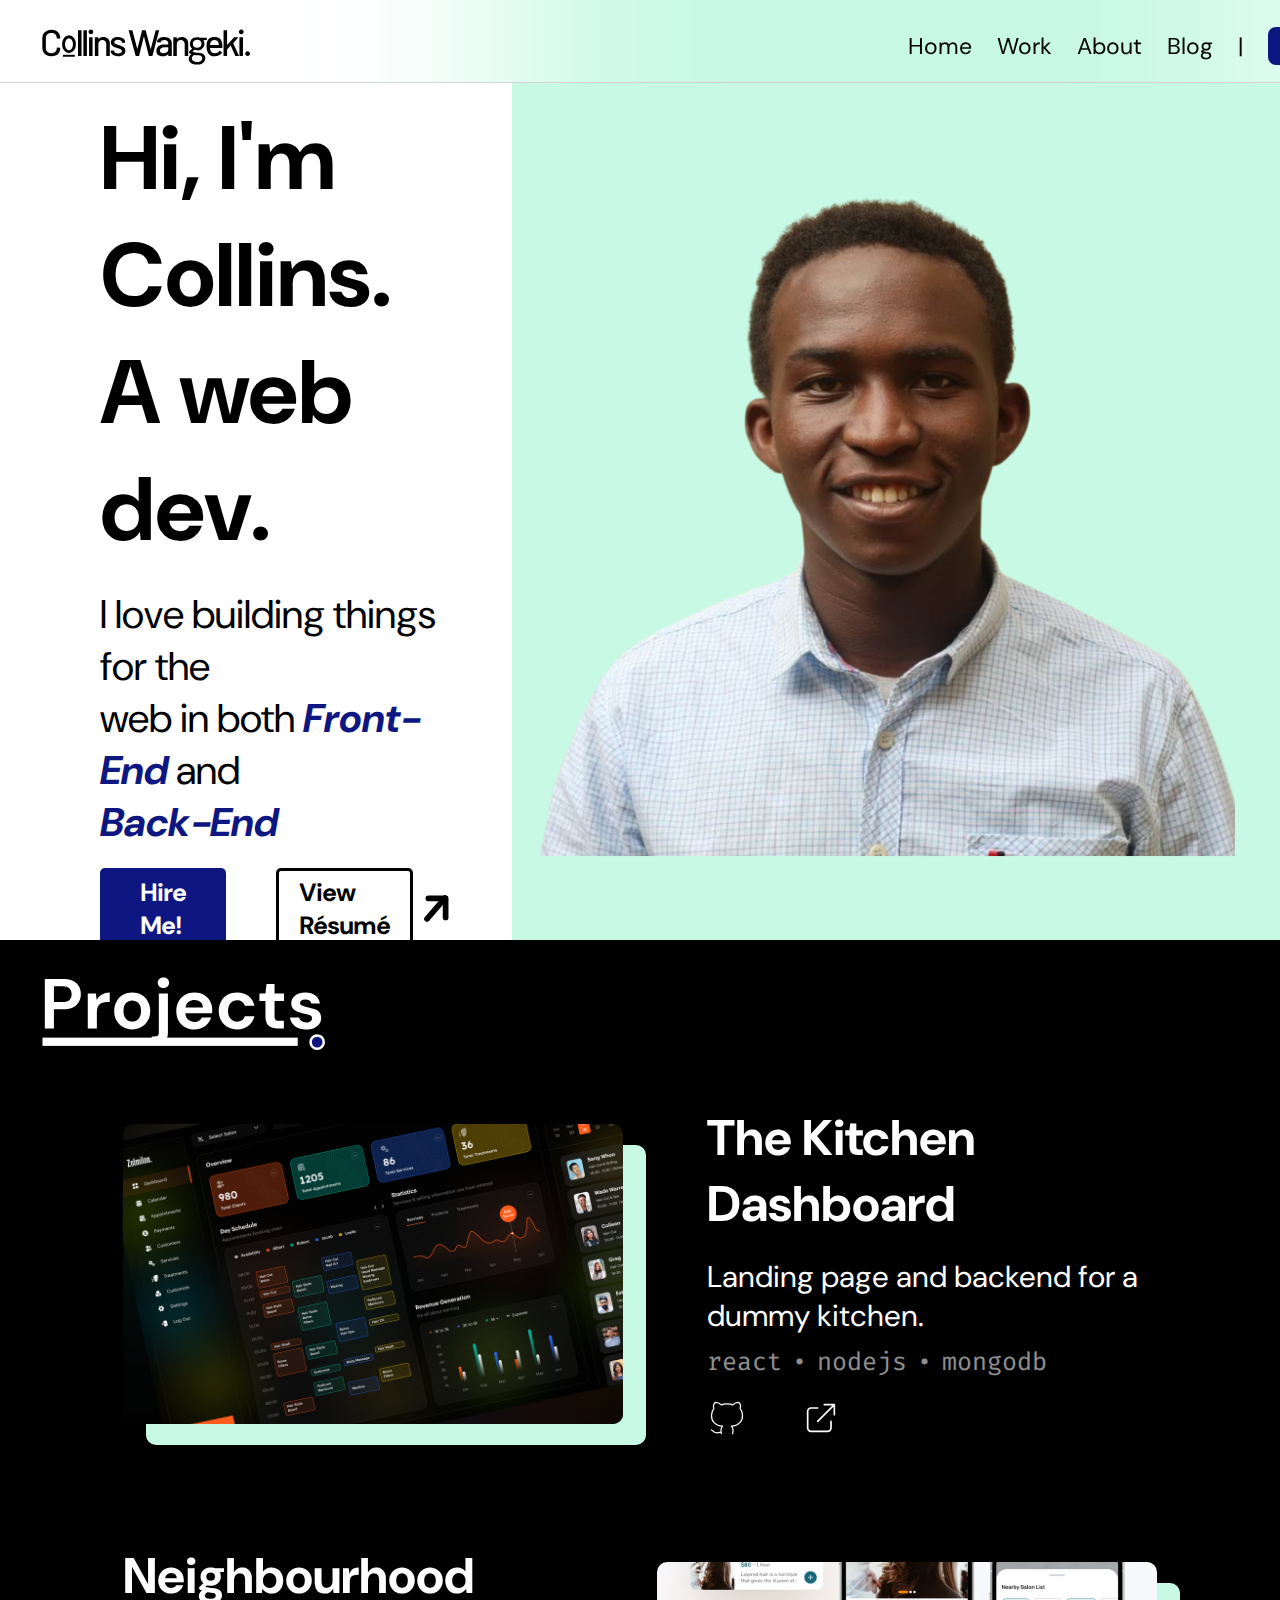
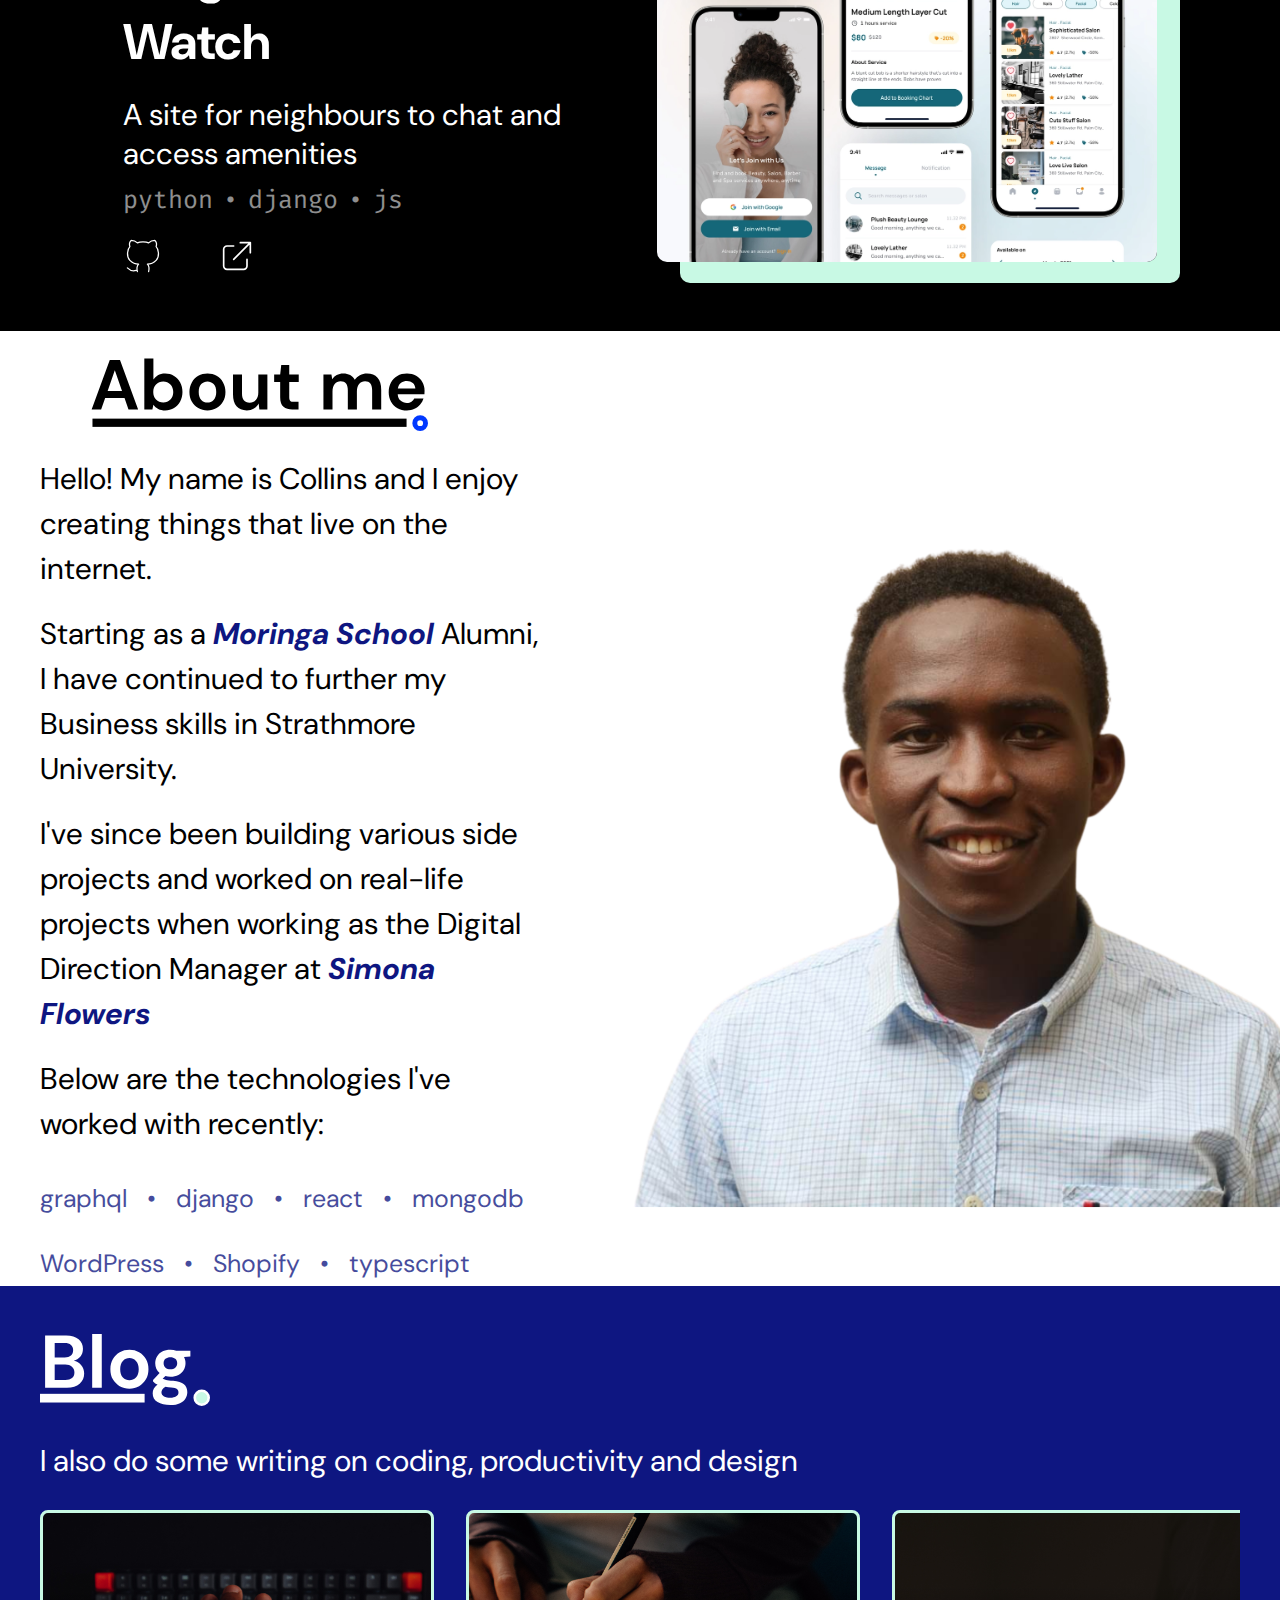
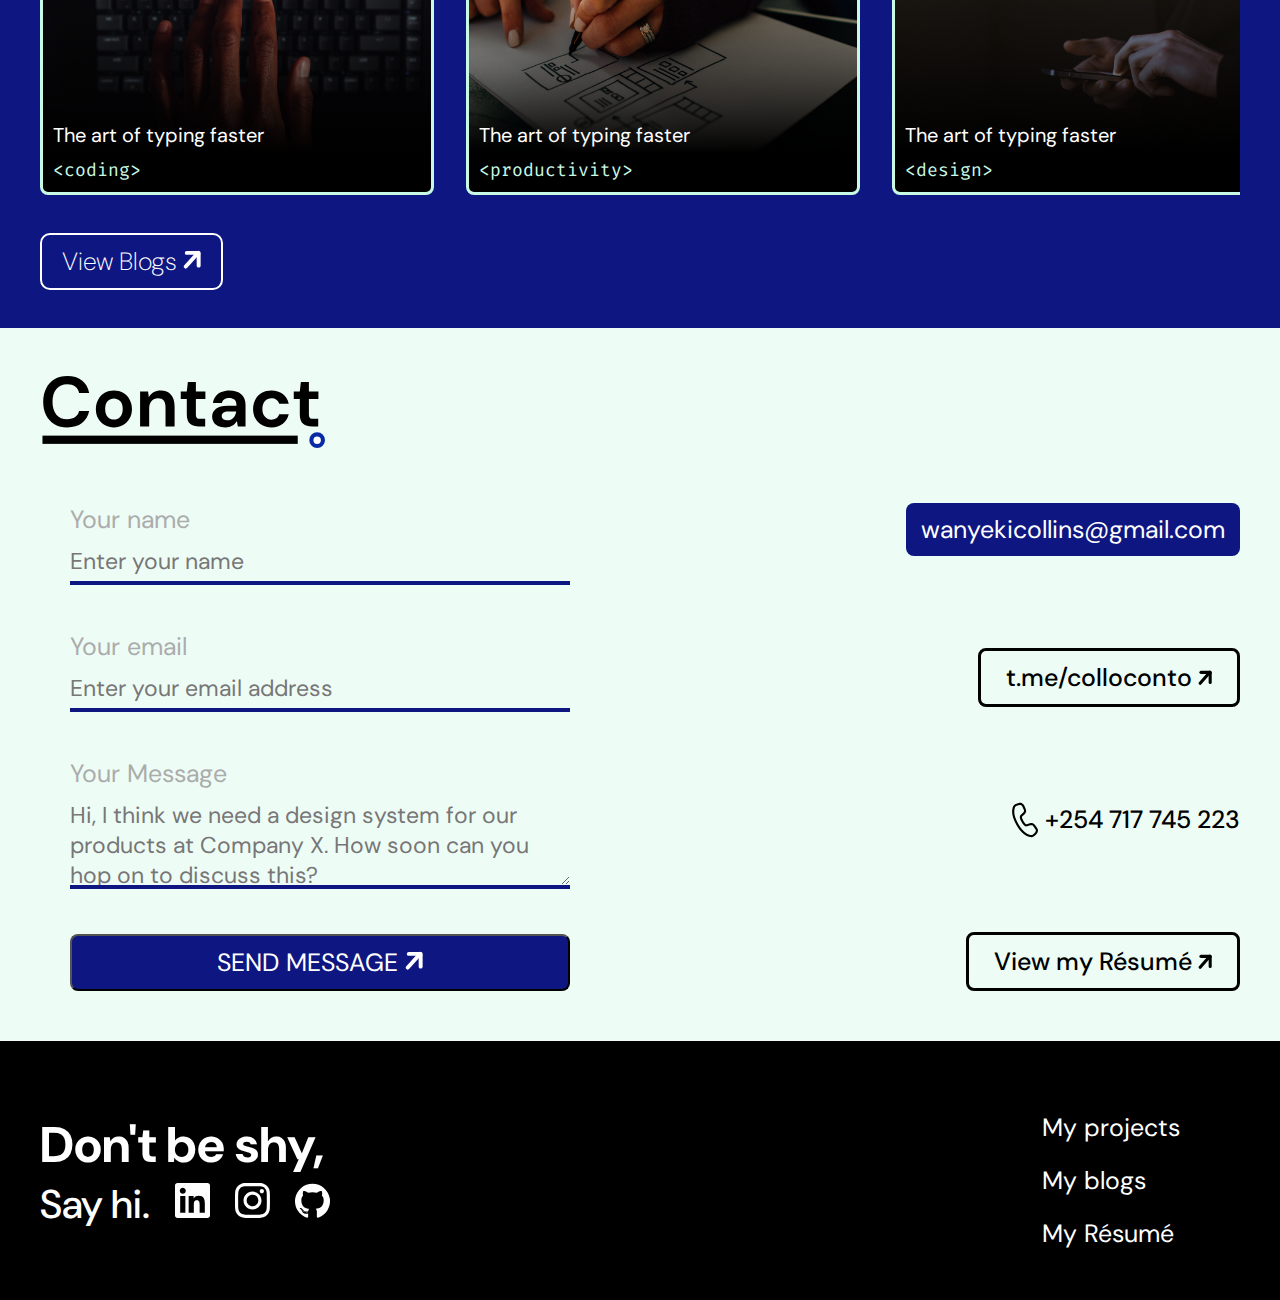
==== commit 0dd8a859: "Some few updates" ====
--- a/index.html
+++ b/index.html
@@ -14,10 +14,10 @@
             <img src="assets/images/conto-name-logo.svg" alt="">
         </div>
         <ul>
-            <li class="nav-underline-animation"> <a href="">Home</a></li>
-            <li class="nav-underline-animation"> <a href="">Work</a></li>
-            <li class="nav-underline-animation"> <a href="">About</a></li>
-            <li class="nav-underline-animation"> <a href="">Blog</a></li>
+            <li class="nav-underline-animation"> <a href="/index.html">Home</a></li>
+            <li class="nav-underline-animation"> <a href="/projects/all-projects.html">Work</a></li>
+            <li class="nav-underline-animation"> <a href="/about-me.html">About</a></li>
+            <li class="nav-underline-animation"> <a href="/blogs/all-blogs.html">Blog</a></li>
             <li>|</li>
             <li id="contact-nav-btn">Contact</li>
             <li id="resume-nav-btn">Résumé <img src="assets/images/diagonal-arrow.svg" alt=""> </li>
@@ -136,24 +136,65 @@
         <p id="blog-description">I also do some writing on coding, productivity and design</p>
 
         <div class="blog-cards-area">
-            <div class="card">
-                <p class="card-title">The art of typing faster</p>
-                <p class="card-category">coding</p>
-            </div>
-
-            <div class="card">
-                <p class="card-title">The art of typing faster</p>
-                <p class="card-category">productivity</p>
-            </div>
-
-            <div class="card">
-                <p class="card-title">The art of typing faster</p>
-                <p class="card-category">design</p>
-            </div>
-
-            <div class="card">
-                <p class="card-title">The art of typing faster</p>
-                <p class="card-category">coding</p>
+            <div class="card" style="background: linear-gradient(180deg, rgba(0, 0, 0, 0) 25.74%, #000000 86.29%), url(/assets/images/type.jpg);background-size: cover;">
+                <p class="card-title">The art of typing faster</p>
+                <p class="card-category">&lt;coding&gt;</p>
+            </div>
+
+            <div href="/about-me.html" class="card" style="background: linear-gradient(180deg, rgba(0, 0, 0, 0) 25.74%, #000000 86.29%), url(/assets/images/writing.jpg);background-size: cover;">
+                <p class="card-title">The art of typing faster</p>
+                <p class="card-category">&lt;productivity&gt;</p>
+            </div>
+
+            <div class="card" style="background: linear-gradient(180deg, rgba(0, 0, 0, 0) 25.74%, #000000 86.29%), url(/assets/images/scroll.jpg);background-size: cover;">
+                <p class="card-title">The art of typing faster</p>
+                <p class="card-category">&lt;design&gt;</p>
+            </div>
+
+            <div class="card" style="background: linear-gradient(180deg, rgba(0, 0, 0, 0) 25.74%, #000000 86.29%), url(/assets/images/writing.jpg);background-size: cover;">
+                <p class="card-title">The art of typing faster</p>
+                <p class="card-category">&lt;coding&gt;</p>
+            </div>
+            <!-- repeated below -->
+            <div class="card" style="background: linear-gradient(180deg, rgba(0, 0, 0, 0) 25.74%, #000000 86.29%), url(/assets/images/writing.jpg);background-size: cover;">
+                <p class="card-title">The art of typing faster</p>
+                <p class="card-category">&lt;coding&gt;</p>
+            </div>
+            <div class="card" style="background: linear-gradient(180deg, rgba(0, 0, 0, 0) 25.74%, #000000 86.29%), url(/assets/images/writing.jpg);background-size: cover;">
+                <p class="card-title">The art of typing faster</p>
+                <p class="card-category">&lt;coding&gt;</p>
+            </div>
+            <div class="card" style="background: linear-gradient(180deg, rgba(0, 0, 0, 0) 25.74%, #000000 86.29%), url(/assets/images/writing.jpg);background-size: cover;">
+                <p class="card-title">The art of typing faster</p>
+                <p class="card-category">&lt;coding&gt;</p>
+            </div>
+            <div class="card" style="background: linear-gradient(180deg, rgba(0, 0, 0, 0) 25.74%, #000000 86.29%), url(/assets/images/writing.jpg);background-size: cover;">
+                <p class="card-title">The art of typing faster</p>
+                <p class="card-category">&lt;coding&gt;</p>
+            </div>
+            <div class="card" style="background: linear-gradient(180deg, rgba(0, 0, 0, 0) 25.74%, #000000 86.29%), url(/assets/images/writing.jpg);background-size: cover;">
+                <p class="card-title">The art of typing faster</p>
+                <p class="card-category">&lt;coding&gt;</p>
+            </div>
+            <div class="card" style="background: linear-gradient(180deg, rgba(0, 0, 0, 0) 25.74%, #000000 86.29%), url(/assets/images/writing.jpg);background-size: cover;">
+                <p class="card-title">The art of typing faster</p>
+                <p class="card-category">&lt;coding&gt;</p>
+            </div>
+            <div class="card" style="background: linear-gradient(180deg, rgba(0, 0, 0, 0) 25.74%, #000000 86.29%), url(/assets/images/writing.jpg);background-size: cover;">
+                <p class="card-title">The art of typing faster</p>
+                <p class="card-category">&lt;coding&gt;</p>
+            </div>
+            <div class="card" style="background: linear-gradient(180deg, rgba(0, 0, 0, 0) 25.74%, #000000 86.29%), url(/assets/images/writing.jpg);background-size: cover;">
+                <p class="card-title">The art of typing faster</p>
+                <p class="card-category">&lt;coding&gt;</p>
+            </div>
+            <div class="card" style="background: linear-gradient(180deg, rgba(0, 0, 0, 0) 25.74%, #000000 86.29%), url(/assets/images/writing.jpg);background-size: cover;">
+                <p class="card-title">The art of typing faster</p>
+                <p class="card-category">&lt;coding&gt;</p>
+            </div>
+            <div class="card" style="background: linear-gradient(180deg, rgba(0, 0, 0, 0) 25.74%, #000000 86.29%), url(/assets/images/writing.jpg);background-size: cover;">
+                <p class="card-title">The art of typing faster</p>
+                <p class="card-category">&lt;coding&gt;</p>
             </div>
 
         </div>
--- a/assets/css/home.css
+++ b/assets/css/home.css
@@ -1,3 +1,5 @@
+@import url('https://fonts.googleapis.com/css2?family=Barlow:ital,wght@0,100;0,200;0,300;0,400;0,500;0,600;0,700;0,800;0,900;1,100;1,200;1,300;1,400;1,500;1,600;1,700;1,800;1,900&family=DM+Sans:ital,wght@0,400;0,500;0,700;1,400;1,500;1,700&family=Fira+Code:wght@300;400;500;600;700&family=Inter:wght@100;200;300;400;500;600;700;800;900&display=swap');
+
 .home-page-header{
     background: linear-gradient(-90deg, #C8F9E4 60%, rgba(0, 0, 0, 0) 60%);
     display: flex;
@@ -107,7 +109,6 @@
     font-size: 25px;
     color: #FFFFFF;
     opacity: 56%;
-    font-family: monospace;
     padding-top: 10px;
     padding-bottom: 10px;
 }
@@ -116,6 +117,7 @@
     list-style: none;
     padding-right: 10px;
     padding-bottom: 10px;
+    font-family: 'Fira Code', monospace;
 }
 
 .projects .project-right{
@@ -170,7 +172,7 @@
     font-size: 25px;
     color: #0E1681;
     opacity: 77%;
-    font-family: monospace;
+    font-family: 'Fira Code', monospace;
     padding-top: 10px;
     padding-bottom: 10px;
 }
@@ -181,6 +183,7 @@
 }
 
 .my-blogs{
+    /* width: 100vw !important; */
     background-color: #0E1681;
     color: #FFFFFF;
     margin-top: -10px;
@@ -205,35 +208,41 @@
     justify-content: space-between;
     align-items: center;
     margin-bottom: 50px;
-}
+    overflow-x: auto;
+}
+
+::-webkit-scrollbar{width:2px;height:2px;}
+::-webkit-scrollbar-button{width:2px;height:2px;}
 
 .my-blogs .blog-cards-area .card{
-    height: 279px;
-    width: 388px;
+    min-height: 279px;
+    min-width: 388px;
+    max-height: 279px;
+    max-width: 388px;
     /* padding-left: 10px;
     padding-bottom: 10px; */
-    background-image: url(../images/kitchen-dashboard-project-image.png);
     border: 3px solid #C8F9E4;
     border-radius: 8px;
     display: flex;
     flex-direction: column;
     justify-content: flex-end;
-    /* background: linear-gradient(-70deg, #C8F9E4 30%, rgba(0, 0, 0, 0) 30%, url(../images/kitchen-dashboard-project-image.png) ); */
+    margin-right: 2rem;
+    flex: 1 1 300px;
+    cursor: pointer;
 }
 
 .my-blogs .blog-cards-area .card .card-title{
     font-size: 20px;
-    /* backdrop-filter: blur(50px); */
     padding-left: 10px;
     padding-bottom: 10px;
 }
 
 .my-blogs .blog-cards-area .card .card-category{
     font-size: 18px;
-    font-family: monospace;
-    /* backdrop-filter: blur(50px); */
+    font-family: 'Fira Code', monospace;
     padding-left: 10px;
     padding-bottom: 10px;
+    color: #C8F9E4;
 }
 
 .my-blogs #view-blogs-btn{
--- a/assets/css/reusable.css
+++ b/assets/css/reusable.css
@@ -1,4 +1,4 @@
-@import url('https://fonts.googleapis.com/css2?family=Barlow:ital,wght@0,100;0,200;0,300;0,400;0,500;0,600;0,700;0,800;0,900;1,100;1,200;1,300;1,400;1,500;1,600;1,700;1,800;1,900&family=DM+Sans:ital,wght@0,400;0,500;0,700;1,400;1,500;1,700&family=Inter:wght@100;200;300;400;500;600;700;800;900&display=swap');
+@import url('https://fonts.googleapis.com/css2?family=Barlow:ital,wght@0,100;0,200;0,300;0,400;0,500;0,600;0,700;0,800;0,900;1,100;1,200;1,300;1,400;1,500;1,600;1,700;1,800;1,900&family=DM+Sans:ital,wght@0,400;0,500;0,700;1,400;1,500;1,700&family=Fira+Code:wght@300;400;500;600;700&family=Inter:wght@100;200;300;400;500;600;700;800;900&display=swap');
 
 *{
     margin: 0;
